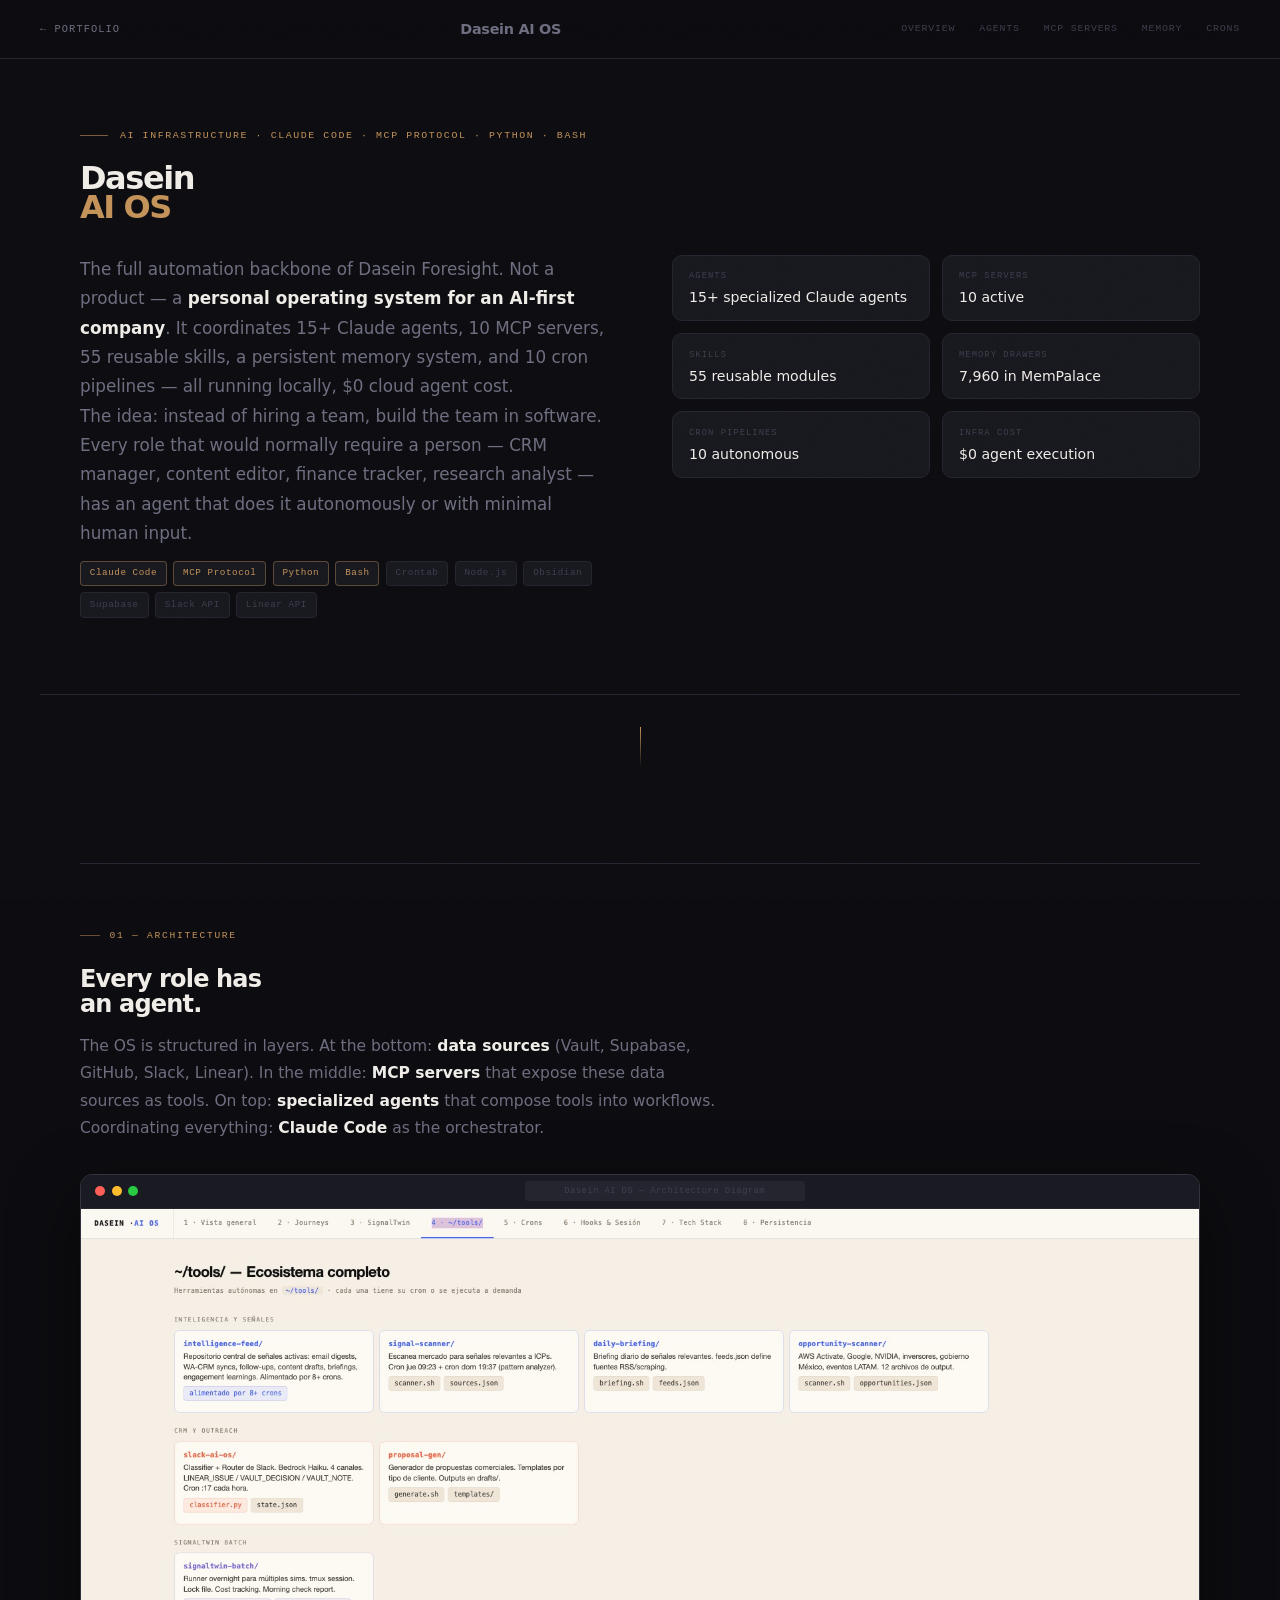
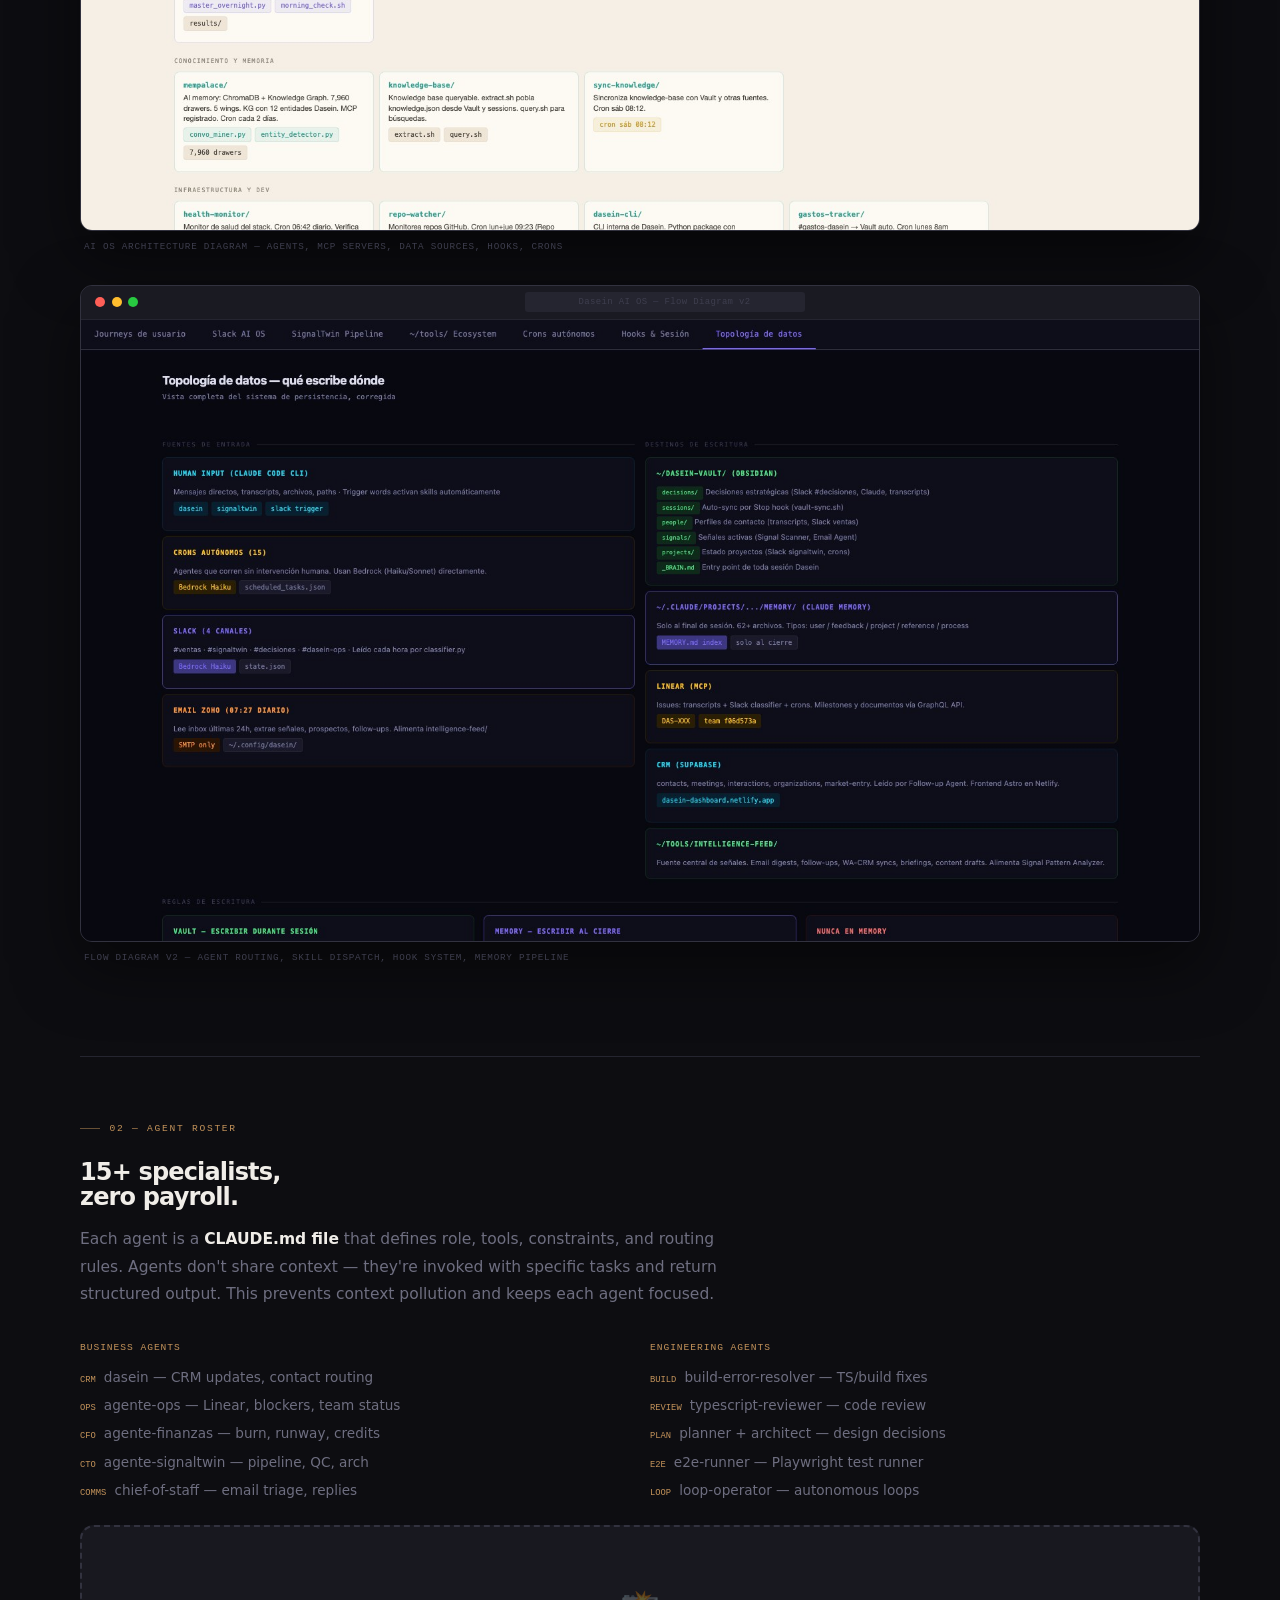
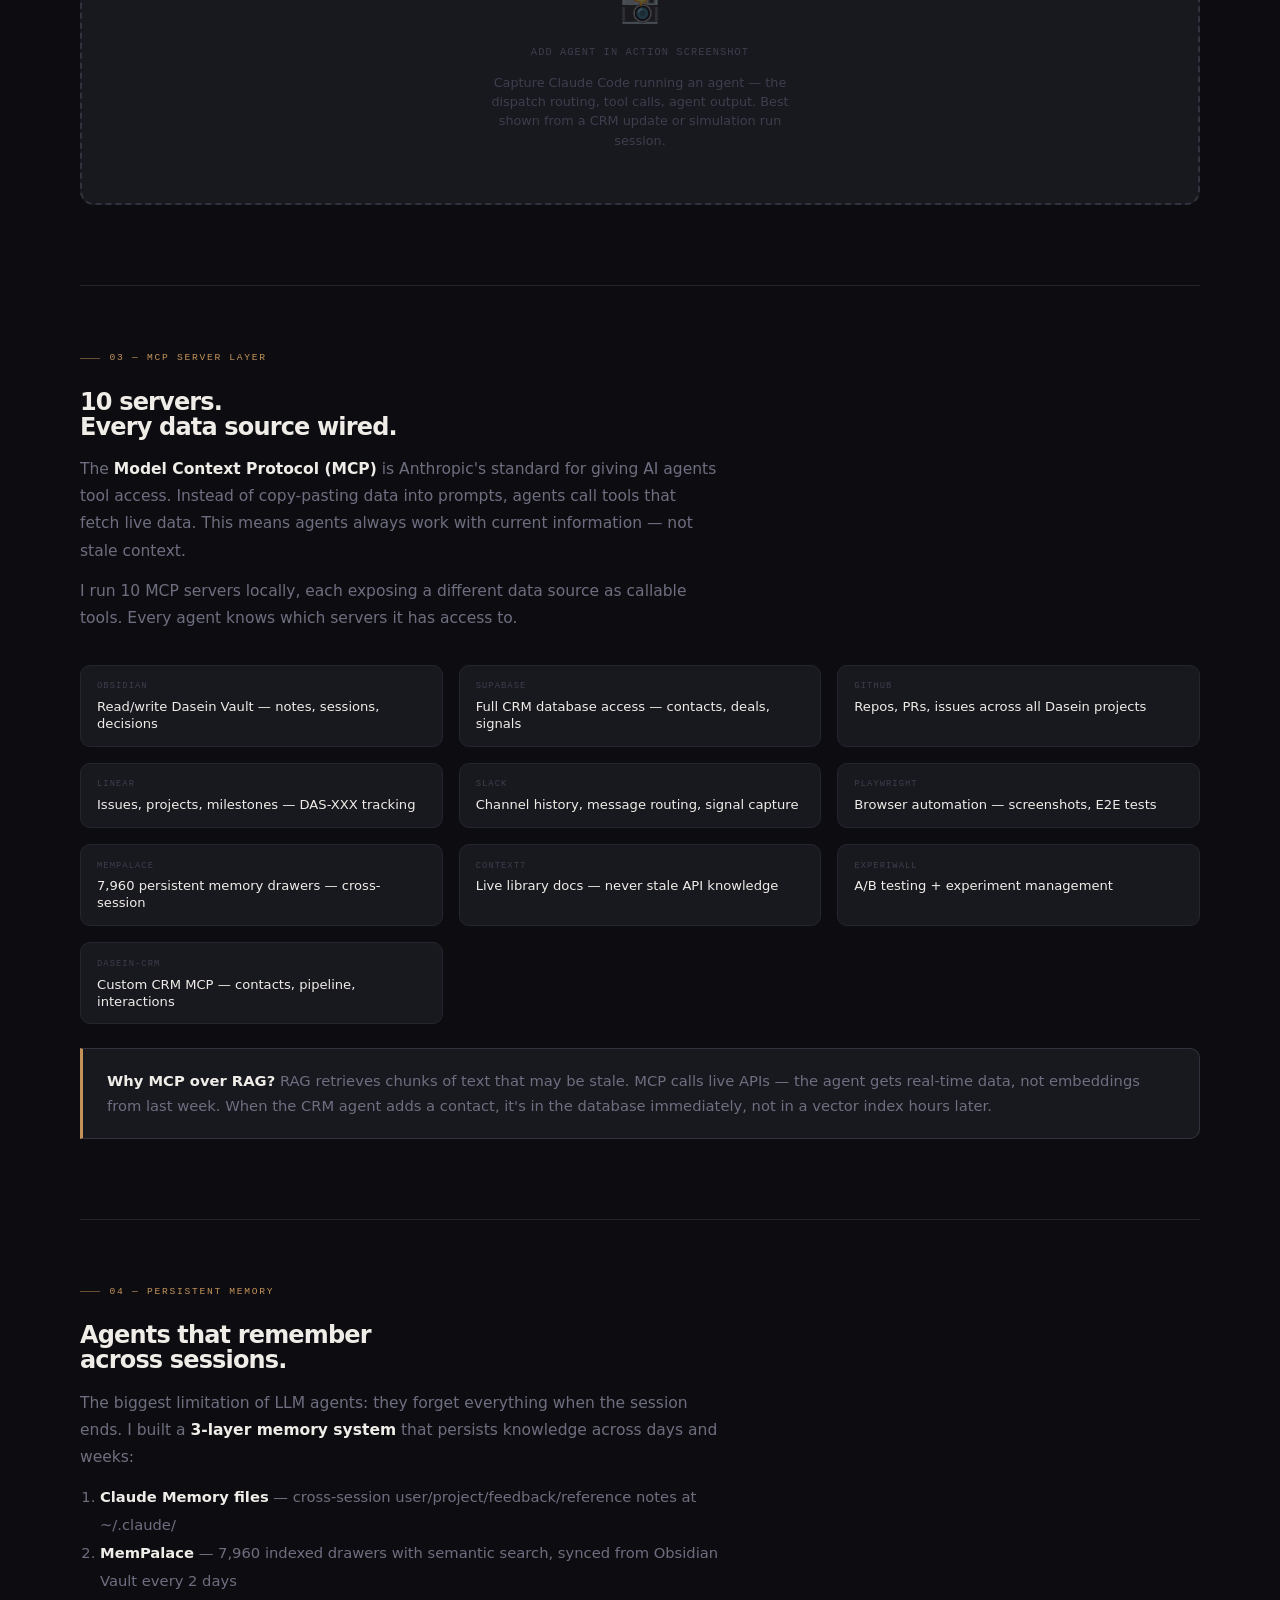
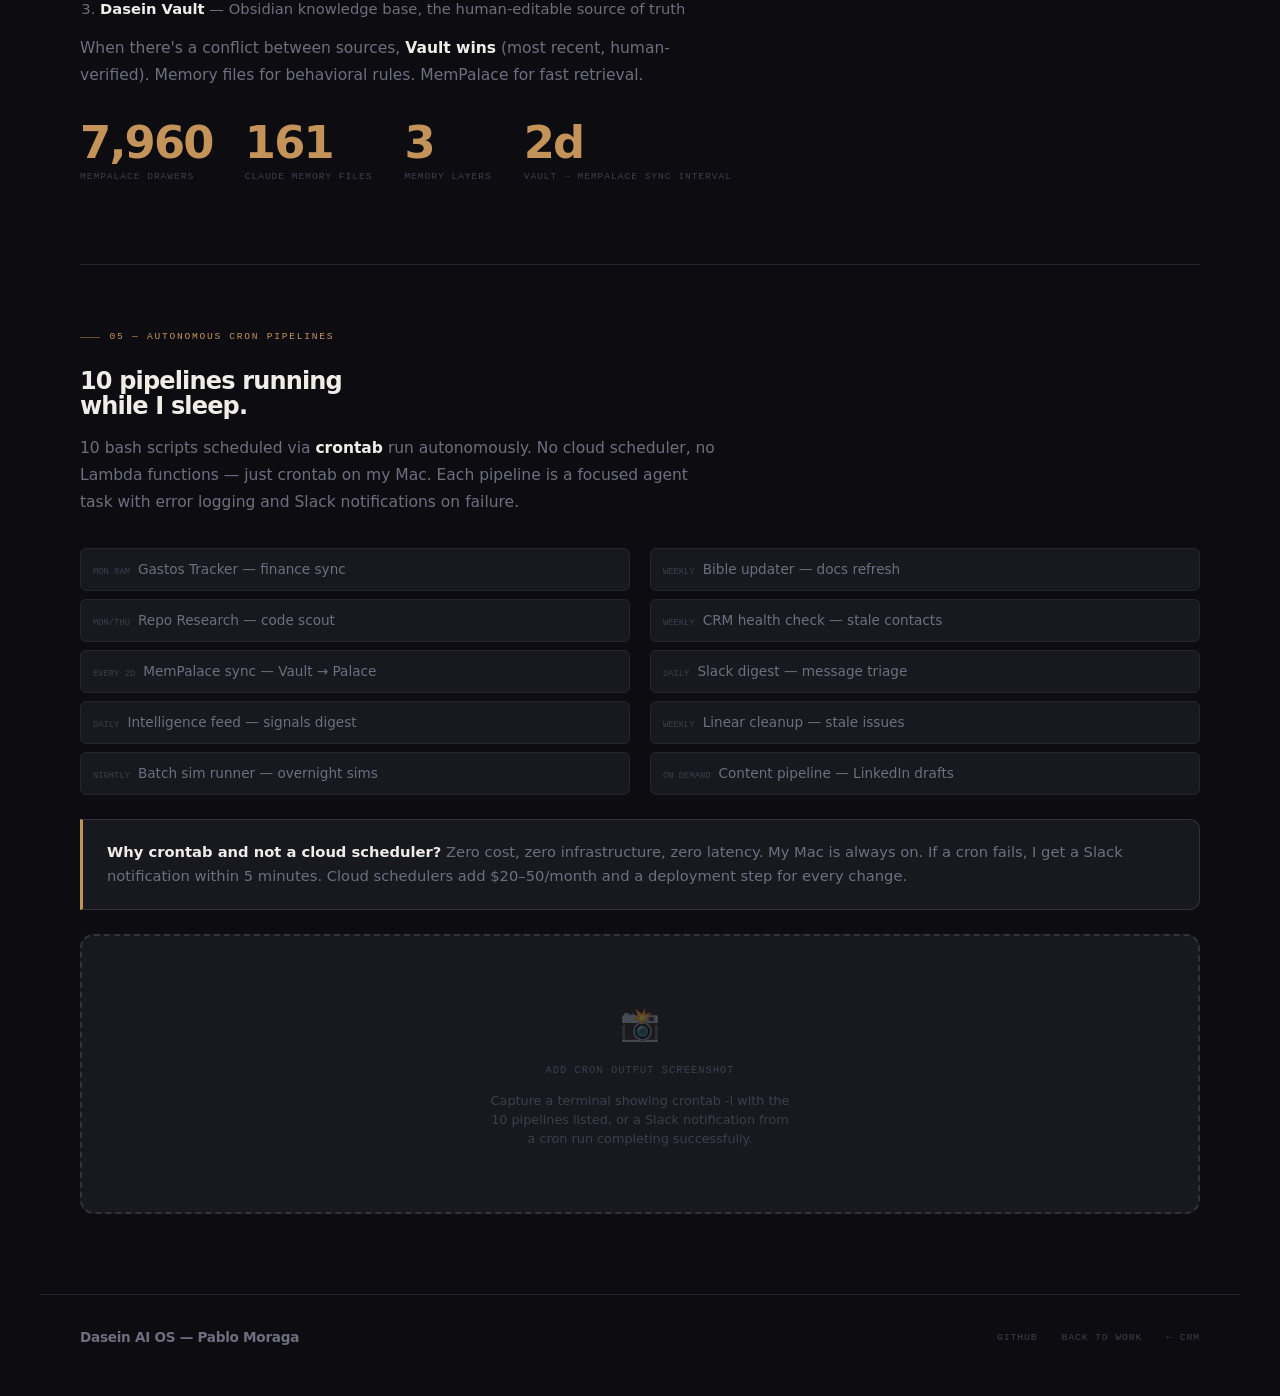
==== public/cases/aios.html @ 58a30fbe "Add public/cases/aios.html" ====
<!doctype html>
<html lang="en">
<head>
<meta charset="UTF-8"/>
<meta name="viewport" content="width=device-width,initial-scale=1.0"/>
<title>Dasein AI OS — Pablo Moraga</title>
<meta name="description" content="15+ autonomous agents, 10 MCP servers, 55 skills. The full automation backbone of Dasein Foresight."/>
<link rel="stylesheet" href="case.css"/>
</head>
<body>

<nav class="case-nav">
  <a class="case-nav-back" href="../../../index.html">← Portfolio</a>
  <span class="case-nav-title">Dasein AI OS</span>
  <div class="case-nav-links">
    <a href="#overview">Overview</a>
    <a href="#agents">Agents</a>
    <a href="#mcp">MCP Servers</a>
    <a href="#memory">Memory</a>
    <a href="#crons">Crons</a>
  </div>
</nav>

<div class="case-hero">
  <div class="case-eyebrow">AI Infrastructure · Claude Code · MCP Protocol · Python · Bash</div>
  <h1 class="case-h1">Dasein<br><span>AI OS</span></h1>
  <div class="case-summary">
    <div class="case-summary-desc r">
      <p>The full automation backbone of Dasein Foresight. Not a product — a <strong>personal operating system for an AI-first company</strong>. It coordinates 15+ Claude agents, 10 MCP servers, 55 reusable skills, a persistent memory system, and 10 cron pipelines — all running locally, $0 cloud agent cost.</p>
      <p>The idea: instead of hiring a team, build the team in software. Every role that would normally require a person — CRM manager, content editor, finance tracker, research analyst — has an agent that does it autonomously or with minimal human input.</p>
      <div class="tech-row">
        <span class="tech-tag hi">Claude Code</span>
        <span class="tech-tag hi">MCP Protocol</span>
        <span class="tech-tag hi">Python</span>
        <span class="tech-tag hi">Bash</span>
        <span class="tech-tag">Crontab</span>
        <span class="tech-tag">Node.js</span>
        <span class="tech-tag">Obsidian</span>
        <span class="tech-tag">Supabase</span>
        <span class="tech-tag">Slack API</span>
        <span class="tech-tag">Linear API</span>
      </div>
    </div>
    <div class="case-meta-grid r">
      <div class="case-meta-item"><div class="case-meta-label">Agents</div><div class="case-meta-value">15+ specialized Claude agents</div></div>
      <div class="case-meta-item"><div class="case-meta-label">MCP Servers</div><div class="case-meta-value">10 active</div></div>
      <div class="case-meta-item"><div class="case-meta-label">Skills</div><div class="case-meta-value">55 reusable modules</div></div>
      <div class="case-meta-item"><div class="case-meta-label">Memory drawers</div><div class="case-meta-value">7,960 in MemPalace</div></div>
      <div class="case-meta-item"><div class="case-meta-label">Cron pipelines</div><div class="case-meta-value">10 autonomous</div></div>
      <div class="case-meta-item"><div class="case-meta-label">Infra cost</div><div class="case-meta-value">$0 agent execution</div></div>
    </div>
  </div>
</div>

<div class="scroll-hint"><div class="scroll-arrow"></div></div>

<div class="case-body">

  <!-- ARCHITECTURE DIAGRAM -->
  <div class="block sdiv" id="overview">
    <div class="block-label">01 — Architecture</div>
    <h2 class="block-title r">Every role has<br>an agent.</h2>
    <div class="block-body r">
      <p>The OS is structured in layers. At the bottom: <strong>data sources</strong> (Vault, Supabase, GitHub, Slack, Linear). In the middle: <strong>MCP servers</strong> that expose these data sources as tools. On top: <strong>specialized agents</strong> that compose tools into workflows. Coordinating everything: <strong>Claude Code</strong> as the orchestrator.</p>
    </div>

    <div class="browser-wrap r">
      <div class="browser-topbar">
        <div class="b-dot"></div><div class="b-dot"></div><div class="b-dot"></div>
        <div class="b-url">Dasein AI OS — Architecture Diagram</div>
      </div>
      <img src="../ss/live/aios-diagram.jpeg" alt="Dasein AI OS Architecture" loading="lazy" onclick="openLb(this.src)"/>
    </div>
    <p class="ss-cap">AI OS architecture diagram — agents, MCP servers, data sources, hooks, crons</p>

    <div class="browser-wrap r" style="margin-top:1.25rem">
      <div class="browser-topbar">
        <div class="b-dot"></div><div class="b-dot"></div><div class="b-dot"></div>
        <div class="b-url">Dasein AI OS — Flow Diagram v2</div>
      </div>
      <img src="../ss/live/flows-v2.jpeg" alt="Dasein AI OS Flows v2" loading="lazy" onclick="openLb(this.src)"/>
    </div>
    <p class="ss-cap">Flow diagram v2 — agent routing, skill dispatch, hook system, memory pipeline</p>
  </div>

  <!-- AGENTS -->
  <div class="block sdiv" id="agents">
    <div class="block-label">02 — Agent Roster</div>
    <h2 class="block-title r">15+ specialists,<br>zero payroll.</h2>
    <div class="block-body r">
      <p>Each agent is a <strong>CLAUDE.md file</strong> that defines role, tools, constraints, and routing rules. Agents don't share context — they're invoked with specific tasks and return structured output. This prevents context pollution and keeps each agent focused.</p>
    </div>

    <div class="ss-2col r">
      <div>
        <p style="font-family:var(--fm);font-size:.6rem;letter-spacing:.1em;text-transform:uppercase;color:var(--acc);margin-bottom:.75rem">Business Agents</p>
        <ul style="list-style:none;display:flex;flex-direction:column;gap:.4rem">
          <li style="font-size:.85rem;color:var(--muted);display:flex;align-items:baseline;gap:.5rem"><span style="font-family:var(--fm);font-size:.55rem;color:var(--acc)">CRM</span> dasein — CRM updates, contact routing</li>
          <li style="font-size:.85rem;color:var(--muted);display:flex;align-items:baseline;gap:.5rem"><span style="font-family:var(--fm);font-size:.55rem;color:var(--acc)">OPS</span> agente-ops — Linear, blockers, team status</li>
          <li style="font-size:.85rem;color:var(--muted);display:flex;align-items:baseline;gap:.5rem"><span style="font-family:var(--fm);font-size:.55rem;color:var(--acc)">CFO</span> agente-finanzas — burn, runway, credits</li>
          <li style="font-size:.85rem;color:var(--muted);display:flex;align-items:baseline;gap:.5rem"><span style="font-family:var(--fm);font-size:.55rem;color:var(--acc)">CTO</span> agente-signaltwin — pipeline, QC, arch</li>
          <li style="font-size:.85rem;color:var(--muted);display:flex;align-items:baseline;gap:.5rem"><span style="font-family:var(--fm);font-size:.55rem;color:var(--acc)">COMMS</span> chief-of-staff — email triage, replies</li>
        </ul>
      </div>
      <div>
        <p style="font-family:var(--fm);font-size:.6rem;letter-spacing:.1em;text-transform:uppercase;color:var(--acc);margin-bottom:.75rem">Engineering Agents</p>
        <ul style="list-style:none;display:flex;flex-direction:column;gap:.4rem">
          <li style="font-size:.85rem;color:var(--muted);display:flex;align-items:baseline;gap:.5rem"><span style="font-family:var(--fm);font-size:.55rem;color:var(--acc)">BUILD</span> build-error-resolver — TS/build fixes</li>
          <li style="font-size:.85rem;color:var(--muted);display:flex;align-items:baseline;gap:.5rem"><span style="font-family:var(--fm);font-size:.55rem;color:var(--acc)">REVIEW</span> typescript-reviewer — code review</li>
          <li style="font-size:.85rem;color:var(--muted);display:flex;align-items:baseline;gap:.5rem"><span style="font-family:var(--fm);font-size:.55rem;color:var(--acc)">PLAN</span> planner + architect — design decisions</li>
          <li style="font-size:.85rem;color:var(--muted);display:flex;align-items:baseline;gap:.5rem"><span style="font-family:var(--fm);font-size:.55rem;color:var(--acc)">E2E</span> e2e-runner — Playwright test runner</li>
          <li style="font-size:.85rem;color:var(--muted);display:flex;align-items:baseline;gap:.5rem"><span style="font-family:var(--fm);font-size:.55rem;color:var(--acc)">LOOP</span> loop-operator — autonomous loops</li>
        </ul>
      </div>
    </div>

    <div class="ss-placeholder r" style="margin-top:1.5rem">
      <div class="ss-placeholder-icon">📸</div>
      <div class="ss-placeholder-text">Add Agent in Action Screenshot</div>
      <div class="ss-placeholder-hint">Capture Claude Code running an agent — the dispatch routing, tool calls, agent output. Best shown from a CRM update or simulation run session.</div>
    </div>
  </div>

  <!-- MCP SERVERS -->
  <div class="block sdiv" id="mcp">
    <div class="block-label">03 — MCP Server Layer</div>
    <h2 class="block-title r">10 servers.<br>Every data source wired.</h2>
    <div class="block-body r">
      <p>The <strong>Model Context Protocol (MCP)</strong> is Anthropic's standard for giving AI agents tool access. Instead of copy-pasting data into prompts, agents call tools that fetch live data. This means agents always work with current information — not stale context.</p>
      <p>I run 10 MCP servers locally, each exposing a different data source as callable tools. Every agent knows which servers it has access to.</p>
    </div>

    <div class="ss-3col r">
      <div class="case-meta-item" style="border-radius:10px">
        <div class="case-meta-label">obsidian</div>
        <div class="case-meta-value" style="font-size:.82rem">Read/write Dasein Vault — notes, sessions, decisions</div>
      </div>
      <div class="case-meta-item" style="border-radius:10px">
        <div class="case-meta-label">supabase</div>
        <div class="case-meta-value" style="font-size:.82rem">Full CRM database access — contacts, deals, signals</div>
      </div>
      <div class="case-meta-item" style="border-radius:10px">
        <div class="case-meta-label">github</div>
        <div class="case-meta-value" style="font-size:.82rem">Repos, PRs, issues across all Dasein projects</div>
      </div>
      <div class="case-meta-item" style="border-radius:10px">
        <div class="case-meta-label">linear</div>
        <div class="case-meta-value" style="font-size:.82rem">Issues, projects, milestones — DAS-XXX tracking</div>
      </div>
      <div class="case-meta-item" style="border-radius:10px">
        <div class="case-meta-label">slack</div>
        <div class="case-meta-value" style="font-size:.82rem">Channel history, message routing, signal capture</div>
      </div>
      <div class="case-meta-item" style="border-radius:10px">
        <div class="case-meta-label">playwright</div>
        <div class="case-meta-value" style="font-size:.82rem">Browser automation — screenshots, E2E tests</div>
      </div>
      <div class="case-meta-item" style="border-radius:10px">
        <div class="case-meta-label">mempalace</div>
        <div class="case-meta-value" style="font-size:.82rem">7,960 persistent memory drawers — cross-session</div>
      </div>
      <div class="case-meta-item" style="border-radius:10px">
        <div class="case-meta-label">context7</div>
        <div class="case-meta-value" style="font-size:.82rem">Live library docs — never stale API knowledge</div>
      </div>
      <div class="case-meta-item" style="border-radius:10px">
        <div class="case-meta-label">experiwall</div>
        <div class="case-meta-value" style="font-size:.82rem">A/B testing + experiment management</div>
      </div>
      <div class="case-meta-item" style="border-radius:10px">
        <div class="case-meta-label">dasein-crm</div>
        <div class="case-meta-value" style="font-size:.82rem">Custom CRM MCP — contacts, pipeline, interactions</div>
      </div>
    </div>

    <div class="callout r" style="margin-top:1.5rem">
      <strong>Why MCP over RAG?</strong> RAG retrieves chunks of text that may be stale. MCP calls live APIs — the agent gets real-time data, not embeddings from last week. When the CRM agent adds a contact, it's in the database immediately, not in a vector index hours later.
    </div>
  </div>

  <!-- MEMORY SYSTEM -->
  <div class="block sdiv" id="memory">
    <div class="block-label">04 — Persistent Memory</div>
    <h2 class="block-title r">Agents that remember<br>across sessions.</h2>
    <div class="block-body r">
      <p>The biggest limitation of LLM agents: they forget everything when the session ends. I built a <strong>3-layer memory system</strong> that persists knowledge across days and weeks:</p>
      <ol style="margin:.75rem 0 .75rem 1.25rem;color:var(--muted);font-size:.92rem;line-height:1.9">
        <li><strong style="color:var(--txt)">Claude Memory files</strong> — cross-session user/project/feedback/reference notes at ~/.claude/</li>
        <li><strong style="color:var(--txt)">MemPalace</strong> — 7,960 indexed drawers with semantic search, synced from Obsidian Vault every 2 days</li>
        <li><strong style="color:var(--txt)">Dasein Vault</strong> — Obsidian knowledge base, the human-editable source of truth</li>
      </ol>
      <p>When there's a conflict between sources, <strong>Vault wins</strong> (most recent, human-verified). Memory files for behavioral rules. MemPalace for fast retrieval.</p>
    </div>

    <div class="stat-row r">
      <div class="stat-item"><div class="stat-n">7,960</div><div class="stat-l">MemPalace drawers</div></div>
      <div class="stat-item"><div class="stat-n">161</div><div class="stat-l">Claude memory files</div></div>
      <div class="stat-item"><div class="stat-n">3</div><div class="stat-l">Memory layers</div></div>
      <div class="stat-item"><div class="stat-n">2d</div><div class="stat-l">Vault → MemPalace sync interval</div></div>
    </div>
  </div>

  <!-- CRON PIPELINES -->
  <div class="block sdiv" id="crons">
    <div class="block-label">05 — Autonomous Cron Pipelines</div>
    <h2 class="block-title r">10 pipelines running<br>while I sleep.</h2>
    <div class="block-body r">
      <p>10 bash scripts scheduled via <strong>crontab</strong> run autonomously. No cloud scheduler, no Lambda functions — just crontab on my Mac. Each pipeline is a focused agent task with error logging and Slack notifications on failure.</p>
    </div>

    <div class="ss-2col r">
      <div>
        <ul style="list-style:none;display:flex;flex-direction:column;gap:.5rem">
          <li style="font-size:.85rem;color:var(--muted);display:flex;align-items:baseline;gap:.5rem;padding:.6rem .75rem;background:var(--surf);border:1px solid var(--bdr);border-radius:6px"><span style="font-family:var(--fm);font-size:.55rem;color:var(--dim);flex-shrink:0">MON 8AM</span> Gastos Tracker — finance sync</li>
          <li style="font-size:.85rem;color:var(--muted);display:flex;align-items:baseline;gap:.5rem;padding:.6rem .75rem;background:var(--surf);border:1px solid var(--bdr);border-radius:6px"><span style="font-family:var(--fm);font-size:.55rem;color:var(--dim);flex-shrink:0">MON/THU</span> Repo Research — code scout</li>
          <li style="font-size:.85rem;color:var(--muted);display:flex;align-items:baseline;gap:.5rem;padding:.6rem .75rem;background:var(--surf);border:1px solid var(--bdr);border-radius:6px"><span style="font-family:var(--fm);font-size:.55rem;color:var(--dim);flex-shrink:0">EVERY 2D</span> MemPalace sync — Vault → Palace</li>
          <li style="font-size:.85rem;color:var(--muted);display:flex;align-items:baseline;gap:.5rem;padding:.6rem .75rem;background:var(--surf);border:1px solid var(--bdr);border-radius:6px"><span style="font-family:var(--fm);font-size:.55rem;color:var(--dim);flex-shrink:0">DAILY</span> Intelligence feed — signals digest</li>
          <li style="font-size:.85rem;color:var(--muted);display:flex;align-items:baseline;gap:.5rem;padding:.6rem .75rem;background:var(--surf);border:1px solid var(--bdr);border-radius:6px"><span style="font-family:var(--fm);font-size:.55rem;color:var(--dim);flex-shrink:0">NIGHTLY</span> Batch sim runner — overnight sims</li>
        </ul>
      </div>
      <div>
        <ul style="list-style:none;display:flex;flex-direction:column;gap:.5rem">
          <li style="font-size:.85rem;color:var(--muted);display:flex;align-items:baseline;gap:.5rem;padding:.6rem .75rem;background:var(--surf);border:1px solid var(--bdr);border-radius:6px"><span style="font-family:var(--fm);font-size:.55rem;color:var(--dim);flex-shrink:0">WEEKLY</span> Bible updater — docs refresh</li>
          <li style="font-size:.85rem;color:var(--muted);display:flex;align-items:baseline;gap:.5rem;padding:.6rem .75rem;background:var(--surf);border:1px solid var(--bdr);border-radius:6px"><span style="font-family:var(--fm);font-size:.55rem;color:var(--dim);flex-shrink:0">WEEKLY</span> CRM health check — stale contacts</li>
          <li style="font-size:.85rem;color:var(--muted);display:flex;align-items:baseline;gap:.5rem;padding:.6rem .75rem;background:var(--surf);border:1px solid var(--bdr);border-radius:6px"><span style="font-family:var(--fm);font-size:.55rem;color:var(--dim);flex-shrink:0">DAILY</span> Slack digest — message triage</li>
          <li style="font-size:.85rem;color:var(--muted);display:flex;align-items:baseline;gap:.5rem;padding:.6rem .75rem;background:var(--surf);border:1px solid var(--bdr);border-radius:6px"><span style="font-family:var(--fm);font-size:.55rem;color:var(--dim);flex-shrink:0">WEEKLY</span> Linear cleanup — stale issues</li>
          <li style="font-size:.85rem;color:var(--muted);display:flex;align-items:baseline;gap:.5rem;padding:.6rem .75rem;background:var(--surf);border:1px solid var(--bdr);border-radius:6px"><span style="font-family:var(--fm);font-size:.55rem;color:var(--dim);flex-shrink:0">ON DEMAND</span> Content pipeline — LinkedIn drafts</li>
        </ul>
      </div>
    </div>

    <div class="callout r" style="margin-top:1.5rem">
      <strong>Why crontab and not a cloud scheduler?</strong> Zero cost, zero infrastructure, zero latency. My Mac is always on. If a cron fails, I get a Slack notification within 5 minutes. Cloud schedulers add $20–50/month and a deployment step for every change.
    </div>

    <div class="ss-placeholder r" style="margin-top:1.5rem">
      <div class="ss-placeholder-icon">📸</div>
      <div class="ss-placeholder-text">Add Cron Output Screenshot</div>
      <div class="ss-placeholder-hint">Capture a terminal showing crontab -l with the 10 pipelines listed, or a Slack notification from a cron run completing successfully.</div>
    </div>
  </div>

</div>

<div class="case-footer">
  <span class="case-footer-l">Dasein AI OS — Pablo Moraga</span>
  <div class="case-footer-r">
    <a href="https://github.com/SalvatierraPM/dasein-os" target="_blank" rel="noopener">GitHub</a>
    <a href="../../../index.html#work">Back to work</a>
    <a href="crm.html">← CRM</a>
  </div>
</div>

<div class="lb" id="lb" onclick="closeLb()">
  <div class="lb-close">✕</div>
  <img id="lb-img" src="" alt=""/>
</div>

<script>
const ro=new IntersectionObserver(e=>{e.forEach(x=>{if(x.isIntersecting){x.target.classList.add('on');ro.unobserve(x.target)}})},{threshold:.08});
document.querySelectorAll('.r').forEach(el=>ro.observe(el));
function openLb(src){document.getElementById('lb-img').src=src;document.getElementById('lb').classList.add('open');document.body.style.overflow='hidden'}
function closeLb(){document.getElementById('lb').classList.remove('open');document.body.style.overflow=''}
document.addEventListener('keydown',e=>{if(e.key==='Escape')closeLb()});
</script>
</body>
</html>
---- public/cases/case.css ----
@import url('https://api.fontshare.com/v2/css?f[]=satoshi@900,700,500,400&f[]=space-grotesk@400,500,600&f[]=azeret-mono@400&display=swap');

:root {
  --bg:#0d0d11; --bg2:#111116; --surf:#18181f; --bdr:#252530; --bdr2:#32323f;
  --txt:#f0ede8; --muted:#6e6e80; --dim:#3e3e4e;
  --acc:#c4935a; --acc2:#d4a870;
  --fd:'Satoshi',system-ui,sans-serif;
  --fb:'Space Grotesk',system-ui,sans-serif;
  --fm:'Azeret Mono',monospace;
  --ease:cubic-bezier(0.16,1,0.3,1);
}
*,*::before,*::after{box-sizing:border-box;margin:0;padding:0}
html{font-size:16px;scroll-behavior:smooth}
body{background:var(--bg);color:var(--txt);font-family:var(--fb);-webkit-font-smoothing:antialiased;line-height:1.6}
a{color:inherit;text-decoration:none}
img{display:block;max-width:100%}
::selection{background:var(--acc);color:var(--bg)}
::-webkit-scrollbar{width:2px}::-webkit-scrollbar-thumb{background:var(--bdr2)}

/* grain */
body::before{content:'';position:fixed;inset:0;pointer-events:none;z-index:9999;opacity:.018;
  background-image:url("data:image/svg+xml,%3Csvg viewBox='0 0 200 200' xmlns='http://www.w3.org/2000/svg'%3E%3Cfilter id='n'%3E%3CfeTurbulence type='fractalNoise' baseFrequency='0.85' numOctaves='4' stitchTiles='stitch'/%3E%3C/filter%3E%3Crect width='100%25' height='100%25' filter='url(%23n)'/%3E%3C/svg%3E");
  background-size:200px}

/* NAV */
.case-nav{
  position:fixed;top:0;inset-inline:0;z-index:100;
  display:flex;align-items:center;justify-content:space-between;
  padding:1.1rem 2.5rem;
  background:rgba(13,13,17,.92);
  backdrop-filter:blur(24px);
  border-bottom:1px solid var(--bdr);
}
.case-nav-back{
  display:inline-flex;align-items:center;gap:.5rem;
  font-family:var(--fm);font-size:.65rem;letter-spacing:.1em;
  text-transform:uppercase;color:var(--muted);
  transition:color .15s;
}
.case-nav-back:hover{color:var(--acc)}
.case-nav-title{
  font-family:var(--fd);font-weight:700;font-size:.9rem;
  letter-spacing:-0.02em;color:var(--muted);
}
.case-nav-links{display:flex;gap:1.5rem;font-family:var(--fm);font-size:.62rem;letter-spacing:.08em;color:var(--dim)}
.case-nav-links a{transition:color .15s;text-transform:uppercase}
.case-nav-links a:hover{color:var(--acc)}

/* HERO */
.case-hero{
  padding:8rem 2.5rem 4rem;
  max-width:1200px;margin:0 auto;
  border-bottom:1px solid var(--bdr);
  margin-bottom:0;
}
.case-eyebrow{
  font-family:var(--fm);font-size:.62rem;letter-spacing:.16em;
  text-transform:uppercase;color:var(--acc);
  display:flex;align-items:center;gap:.75rem;
  margin-bottom:1.25rem;
}
.case-eyebrow::before{content:'';width:28px;height:1px;background:var(--acc);opacity:.6}
.case-h1{
  font-family:var(--fd);font-weight:900;
  font-size:clamp(3rem,2rem+4vw,6rem);
  letter-spacing:-0.045em;line-height:.92;
  margin-bottom:1.5rem;
}
.case-h1 span{color:var(--acc)}
.case-summary{
  display:grid;grid-template-columns:1fr 1fr;gap:4rem;
  align-items:start;margin-top:2rem;
}
.case-summary-desc{
  font-size:1.05rem;color:var(--muted);line-height:1.75;
}
.case-summary-desc strong{color:var(--txt);font-weight:600}
.case-meta-grid{
  display:grid;grid-template-columns:1fr 1fr;gap:.75rem;
}
.case-meta-item{
  background:var(--surf);border:1px solid var(--bdr);
  border-radius:10px;padding:.85rem 1rem;
}
.case-meta-label{
  font-family:var(--fm);font-size:.55rem;letter-spacing:.12em;
  text-transform:uppercase;color:var(--dim);margin-bottom:.3rem;
}
.case-meta-value{font-size:.88rem;color:var(--txt);font-weight:500;line-height:1.3}

/* SCROLL INDICATOR */
.scroll-hint{
  text-align:center;padding:2rem;
  font-family:var(--fm);font-size:.6rem;letter-spacing:.12em;
  text-transform:uppercase;color:var(--dim);
  display:flex;flex-direction:column;align-items:center;gap:.5rem;
}
.scroll-arrow{width:1px;height:40px;background:linear-gradient(to bottom,var(--acc),transparent);animation:sa 1.8s ease-in-out infinite}
@keyframes sa{0%{transform:scaleY(0);transform-origin:top}50%{transform:scaleY(1);transform-origin:top}100%{transform:scaleY(1);transform-origin:top;opacity:0}}

/* CONTENT BLOCKS */
.case-body{max-width:1200px;margin:0 auto;padding:0 2.5rem}

.block{margin-bottom:5rem}
.block-label{
  font-family:var(--fm);font-size:.6rem;letter-spacing:.18em;
  text-transform:uppercase;color:var(--acc);
  display:flex;align-items:center;gap:.6rem;
  margin-bottom:1.5rem;
}
.block-label::before{content:'';width:20px;height:1px;background:var(--acc);opacity:.5}
.block-title{
  font-family:var(--fd);font-weight:900;
  font-size:clamp(1.8rem,1.2rem+2vw,3rem);
  letter-spacing:-0.035em;line-height:1.05;
  margin-bottom:1rem;
}
.block-body{
  font-size:.97rem;color:var(--muted);line-height:1.75;
  max-width:640px;margin-bottom:2rem;
}
.block-body strong{color:var(--txt);font-weight:600}
.block-body p+p{margin-top:.85rem}

/* FULL WIDTH SCREENSHOT */
.ss-full{
  border-radius:14px;overflow:hidden;
  border:1px solid var(--bdr2);
  box-shadow:0 24px 64px rgba(0,0,0,.5);
  transition:transform .4s var(--ease);
  cursor:zoom-in;
}
.ss-full:hover{transform:scale(1.005)}
.ss-full img{width:100%;height:auto;display:block}
.ss-cap{
  font-family:var(--fm);font-size:.58rem;letter-spacing:.08em;
  text-transform:uppercase;color:var(--dim);
  padding:.6rem .25rem;
}

/* BROWSER WRAPPER */
.browser-wrap{
  border-radius:12px;overflow:hidden;
  border:1px solid var(--bdr2);
  background:#1a1a22;
  box-shadow:0 24px 64px rgba(0,0,0,.5);
  transition:transform .4s var(--ease);
  cursor:zoom-in;
}
.browser-wrap:hover{transform:translateY(-3px)}
.browser-topbar{
  height:34px;background:#1a1a22;border-bottom:1px solid var(--bdr);
  display:flex;align-items:center;padding:0 .9rem;gap:.4rem;
}
.b-dot{width:10px;height:10px;border-radius:50%}
.b-dot:nth-child(1){background:#ff5f57}
.b-dot:nth-child(2){background:#ffbd2e}
.b-dot:nth-child(3){background:#28ca41}
.b-url{
  flex:1;max-width:280px;margin:0 auto;height:20px;
  background:var(--bdr);border-radius:3px;
  display:flex;align-items:center;justify-content:center;
  font-family:var(--fm);font-size:.56rem;color:var(--dim);letter-spacing:.04em;padding:0 .7rem;
}
.browser-wrap img{width:100%;height:auto;display:block}

/* GRID LAYOUTS */
.ss-2col{display:grid;grid-template-columns:1fr 1fr;gap:1.25rem}
.ss-3col{display:grid;grid-template-columns:1fr 1fr 1fr;gap:1rem}
.ss-sidebar{display:grid;grid-template-columns:2fr 1fr;gap:1.25rem;align-items:start}
.ss-sidebar-r{display:grid;grid-template-columns:1fr 2fr;gap:1.25rem;align-items:start}

/* FLOW DIAGRAM — step numbers */
.pipeline{
  display:flex;align-items:center;gap:0;
  margin:2rem 0;flex-wrap:wrap;gap:.5rem;
}
.pipe-step{
  background:var(--surf);border:1px solid var(--bdr2);border-radius:8px;
  padding:.6rem 1rem;display:flex;align-items:center;gap:.5rem;
  font-family:var(--fm);font-size:.62rem;letter-spacing:.06em;color:var(--muted);
  transition:border-color .2s,color .2s;
}
.pipe-step:hover{border-color:var(--acc);color:var(--txt)}
.pipe-num{
  font-family:var(--fd);font-weight:900;font-size:1rem;
  letter-spacing:-0.04em;color:var(--acc);line-height:1;
}
.pipe-arrow{color:var(--bdr2);font-size:1.2rem;padding:0 .25rem;flex-shrink:0}

/* TECH TAGS */
.tech-row{display:flex;flex-wrap:wrap;gap:.4rem;margin:.75rem 0}
.tech-tag{
  font-family:var(--fm);font-size:.58rem;letter-spacing:.06em;
  padding:.22rem .55rem;border-radius:4px;
  border:1px solid var(--bdr);color:var(--dim);background:var(--surf);
}
.tech-tag.hi{border-color:color-mix(in srgb,var(--acc) 40%,transparent);color:var(--acc)}

/* STAT ROW */
.stat-row{display:flex;gap:2rem;flex-wrap:wrap;margin:1.5rem 0}
.stat-item{}
.stat-n{font-family:var(--fd);font-weight:900;font-size:2.8rem;letter-spacing:-0.04em;color:var(--acc);line-height:1}
.stat-l{font-family:var(--fm);font-size:.6rem;letter-spacing:.1em;text-transform:uppercase;color:var(--dim);margin-top:.2rem}

/* CALLOUT */
.callout{
  background:var(--surf);border:1px solid var(--bdr2);border-left:3px solid var(--acc);
  border-radius:0 10px 10px 0;padding:1.25rem 1.5rem;margin:1.5rem 0;
  font-size:.92rem;color:var(--muted);line-height:1.65;
}
.callout strong{color:var(--txt);font-weight:600}

/* SECTION DIVIDER */
.sdiv{
  border-top:1px solid var(--bdr);
  padding-top:4rem;margin-top:4rem;
}

/* ADD YOUR OWN SCREENSHOT placeholder */
.ss-placeholder{
  border-radius:14px;
  border:2px dashed var(--bdr2);
  background:var(--surf);
  display:flex;flex-direction:column;align-items:center;justify-content:center;
  min-height:280px;gap:.75rem;
  padding:2rem;text-align:center;
}
.ss-placeholder-icon{font-size:2rem;opacity:.3}
.ss-placeholder-text{font-family:var(--fm);font-size:.65rem;letter-spacing:.1em;text-transform:uppercase;color:var(--dim)}
.ss-placeholder-hint{font-size:.8rem;color:var(--dim);max-width:300px;line-height:1.5}

/* FOOTER */
.case-footer{
  max-width:1200px;margin:5rem auto 0;padding:2rem 2.5rem 3rem;
  border-top:1px solid var(--bdr);
  display:flex;align-items:center;justify-content:space-between;
  flex-wrap:wrap;gap:1rem;
}
.case-footer-l{font-family:var(--fd);font-weight:700;font-size:.85rem;color:var(--muted);letter-spacing:-0.02em}
.case-footer-r{display:flex;gap:1.5rem;font-family:var(--fm);font-size:.62rem;letter-spacing:.08em;text-transform:uppercase;color:var(--dim)}
.case-footer-r a{transition:color .15s}.case-footer-r a:hover{color:var(--acc)}

/* LIGHTBOX */
.lb{position:fixed;inset:0;z-index:600;background:rgba(0,0,0,.96);
  display:flex;align-items:center;justify-content:center;
  padding:2rem;opacity:0;pointer-events:none;transition:opacity .2s;cursor:zoom-out}
.lb.open{opacity:1;pointer-events:all}
.lb img{max-width:100%;max-height:90vh;border-radius:8px;object-fit:contain}
.lb-close{position:absolute;top:1.5rem;right:1.5rem;color:white;font-size:1.8rem;cursor:pointer;opacity:.5;transition:opacity .15s}
.lb-close:hover{opacity:1}

/* REVEAL */
.r{opacity:0;transform:translateY(24px);transition:opacity .75s var(--ease),transform .75s var(--ease)}
.r.on{opacity:1;transform:none}

@media(max-width:900px){
  .case-summary{grid-template-columns:1fr;gap:2rem}
  .ss-2col,.ss-3col,.ss-sidebar,.ss-sidebar-r{grid-template-columns:1fr}
  .case-body{padding:0 1.25rem}
  .case-hero{padding:7rem 1.25rem 3rem}
  .case-nav{padding:1rem 1.25rem}
  .case-nav-links{display:none}
}
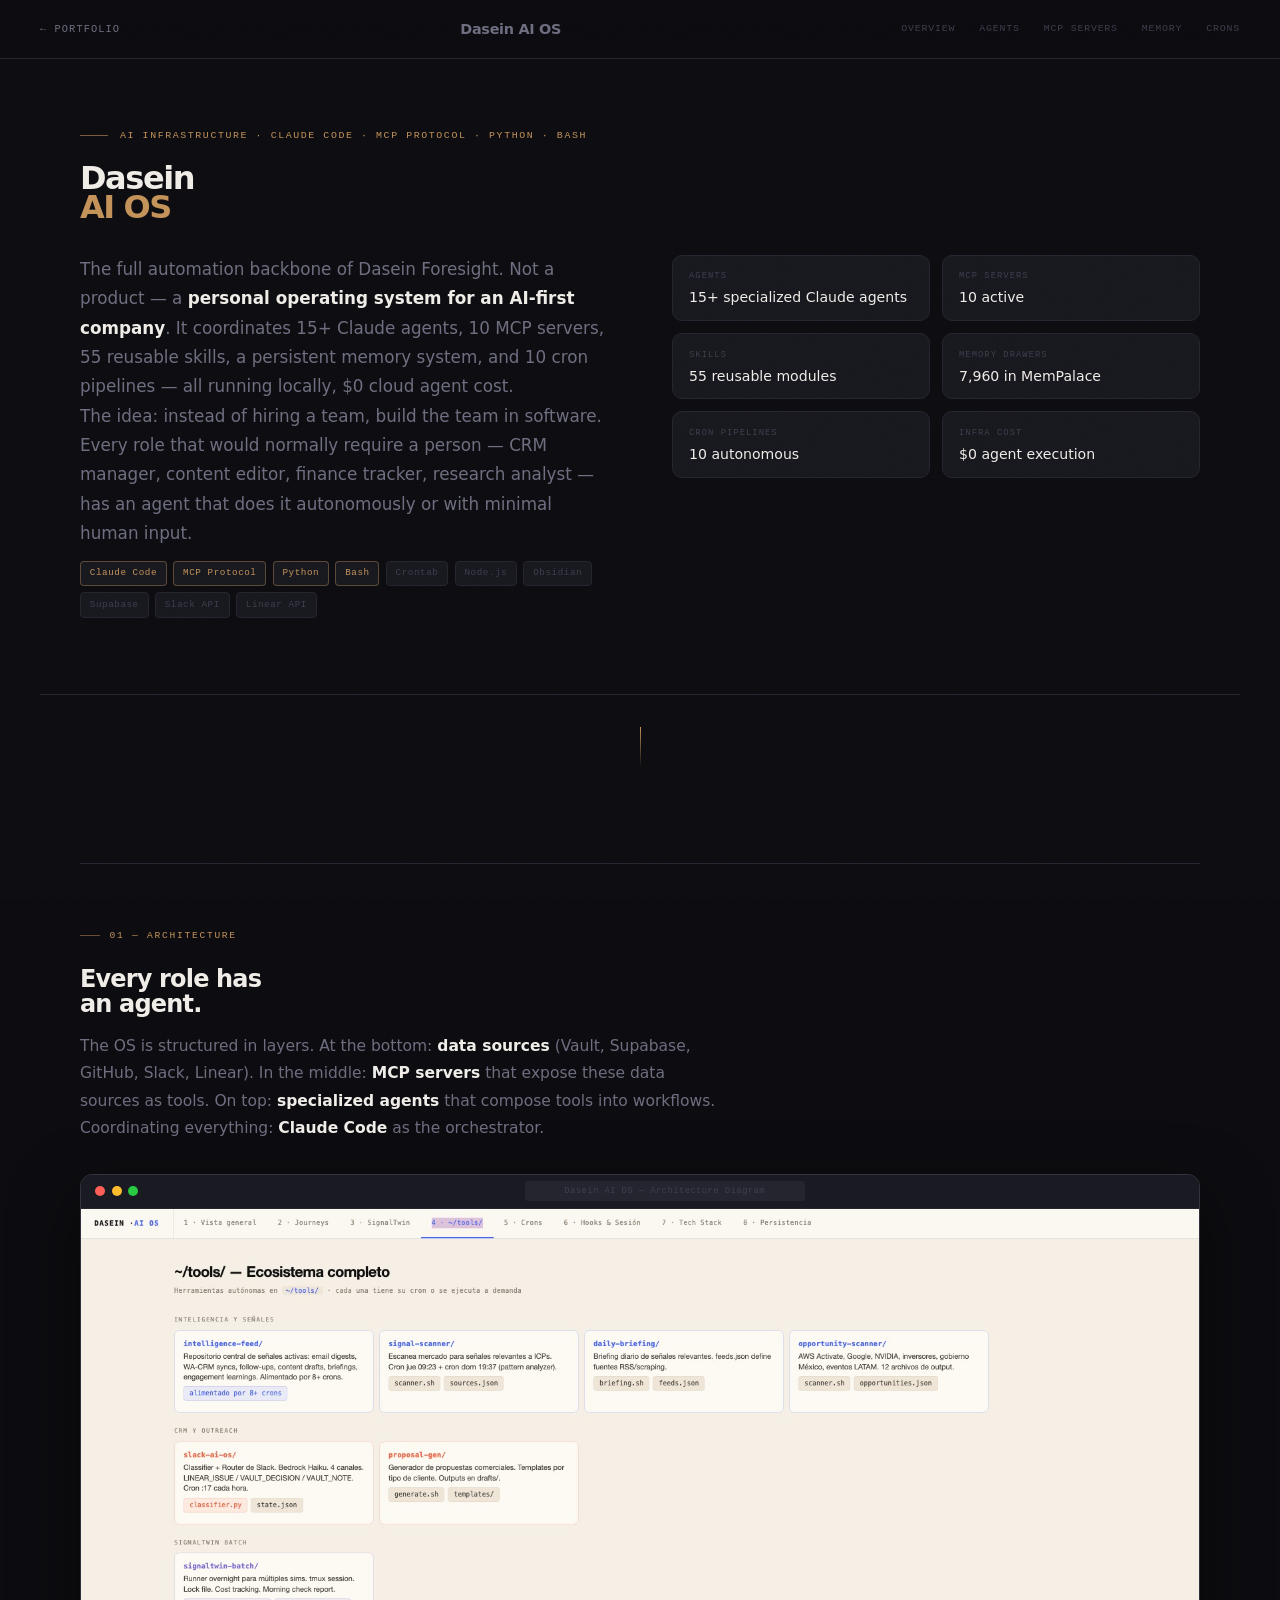
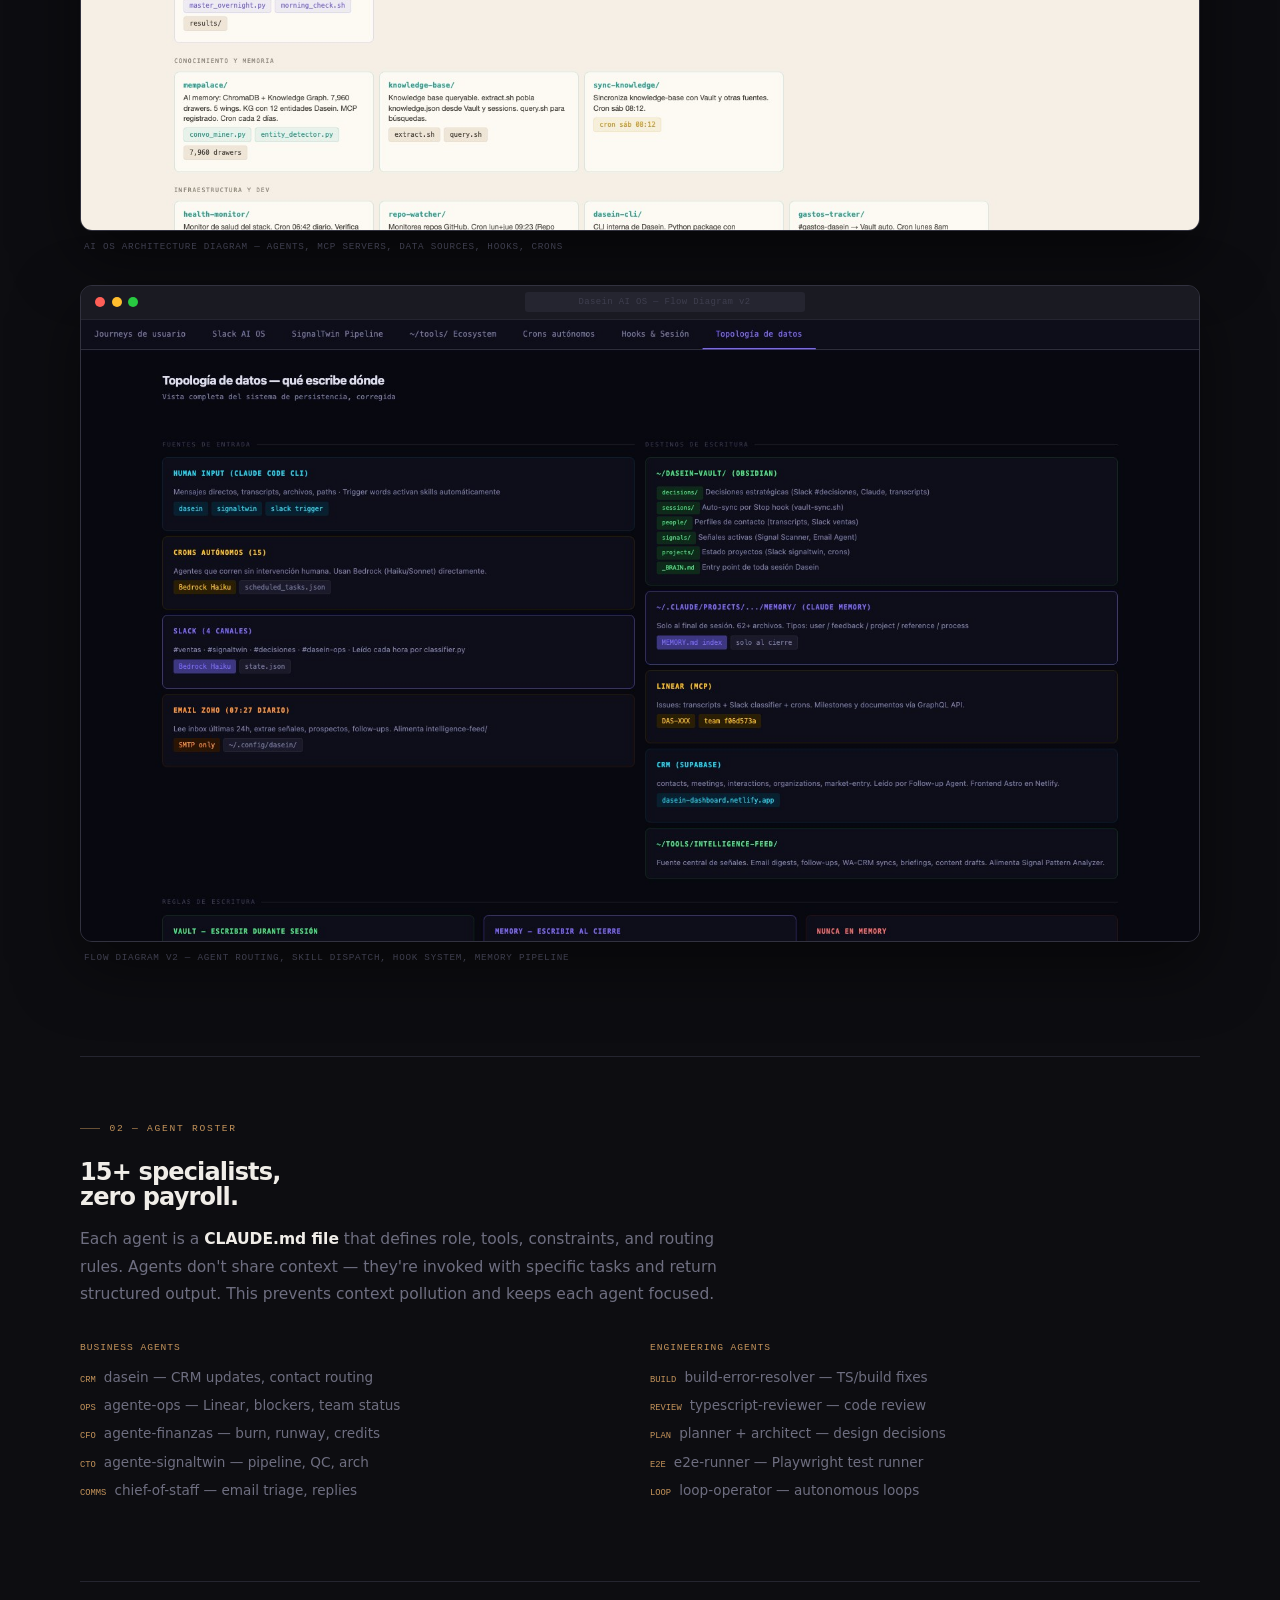
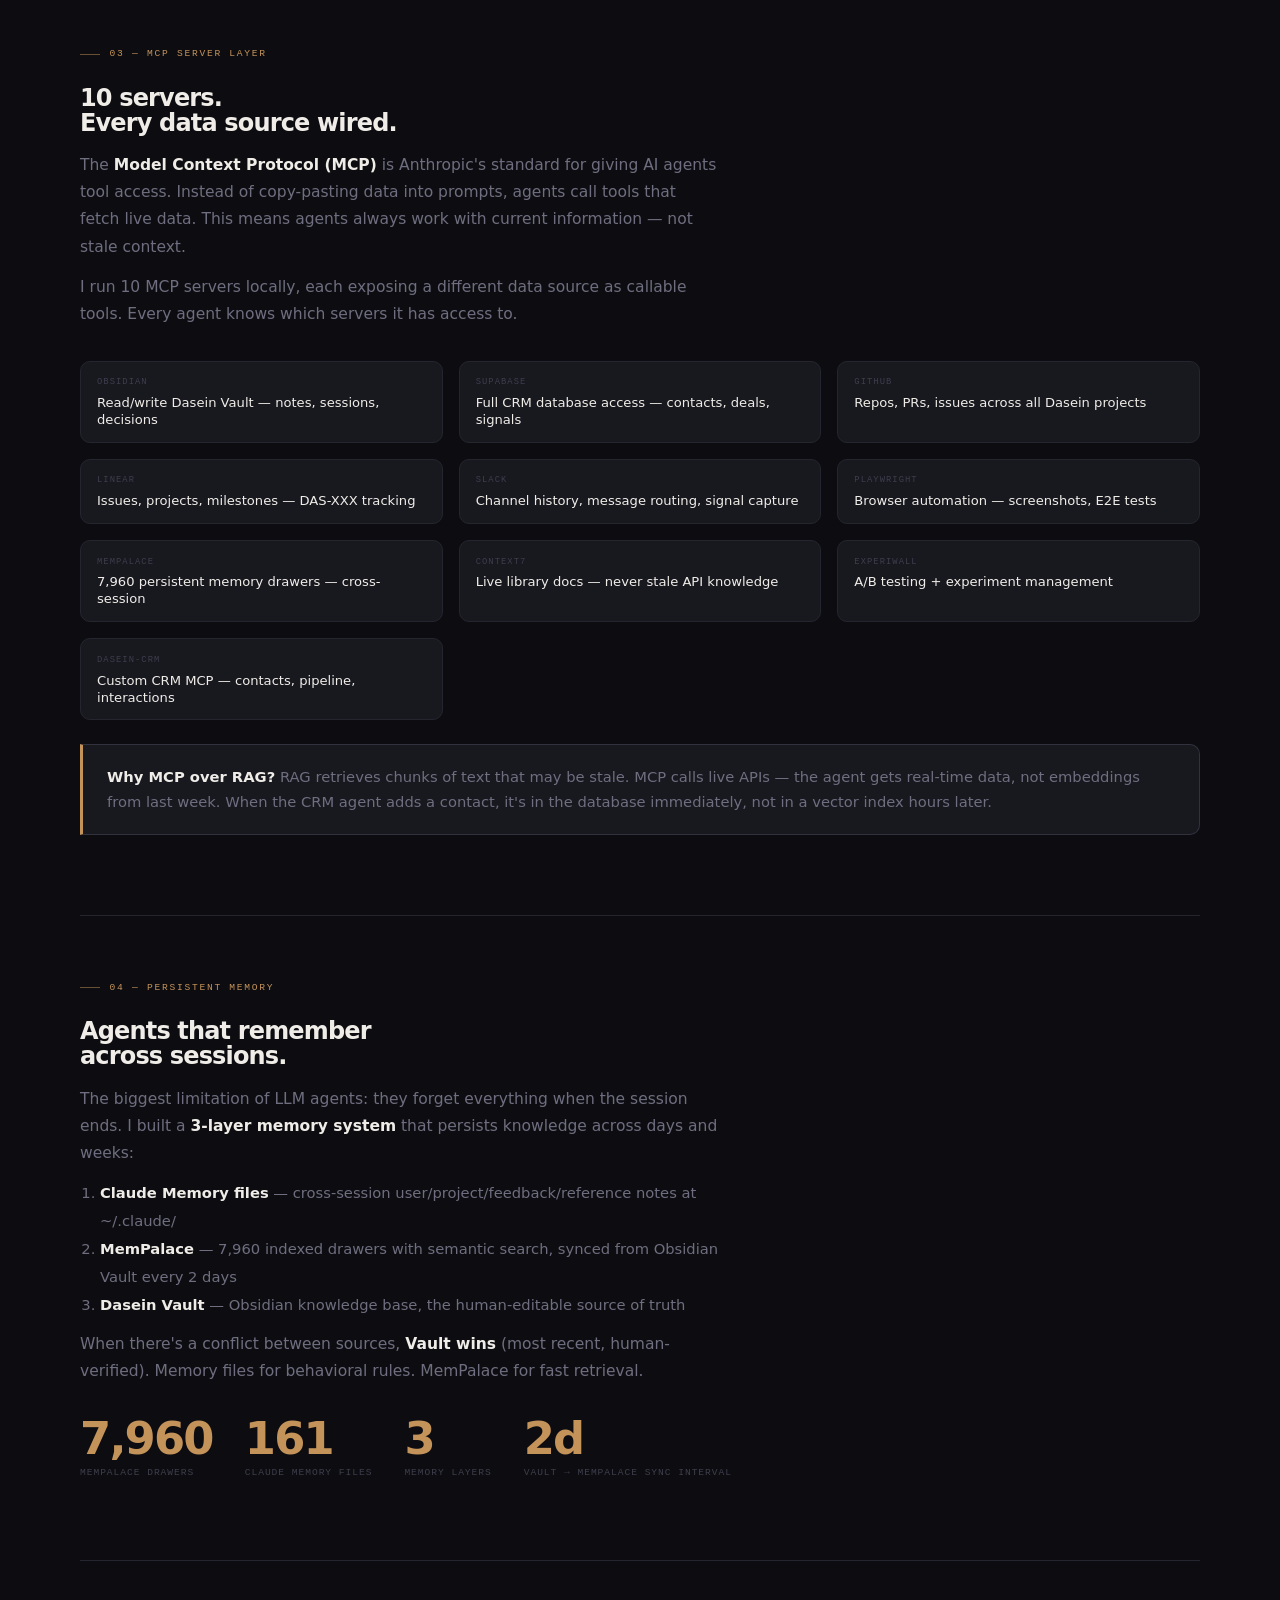
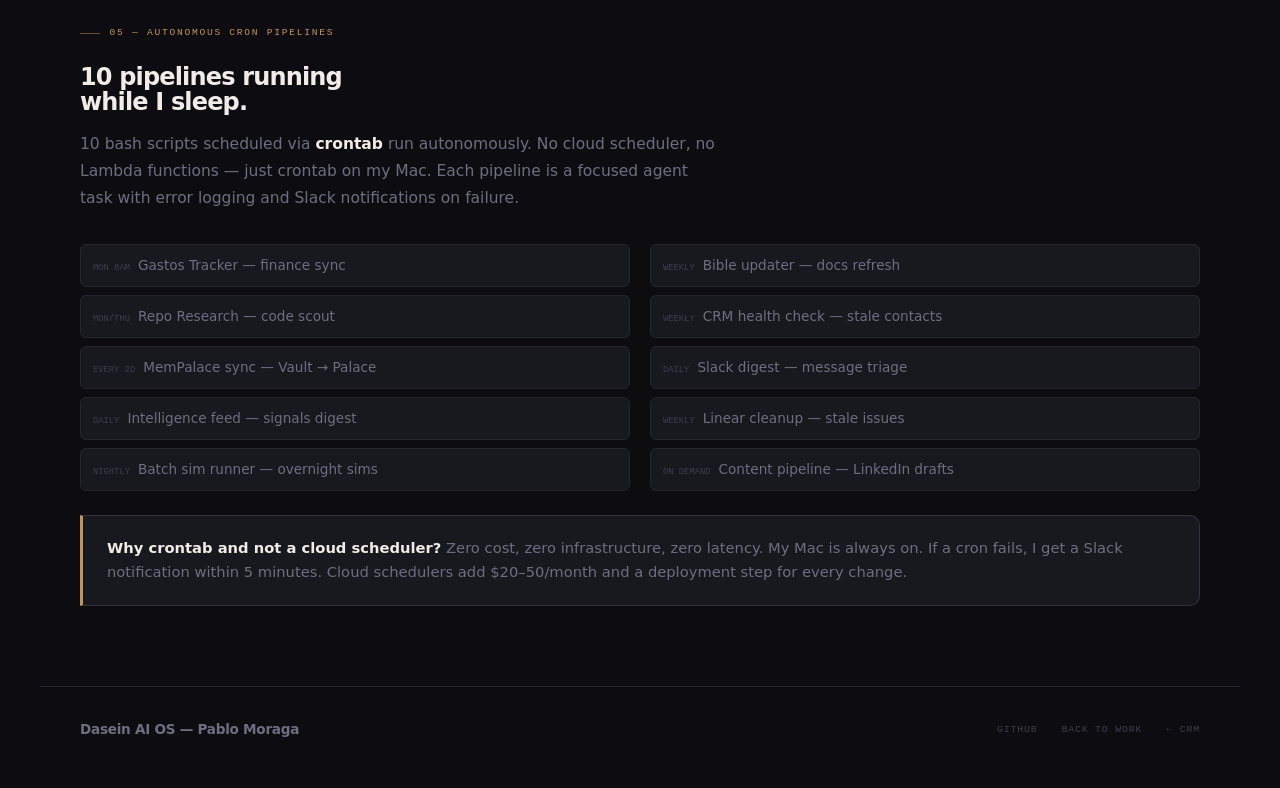
==== commit 81153bf1: "Design audit fixes — aurora, hero, reel, iframes, AI OS widget, placeholders" ====
--- a/public/cases/aios.html
+++ b/public/cases/aios.html
@@ -113,12 +113,6 @@
         </ul>
       </div>
     </div>
-
-    <div class="ss-placeholder r" style="margin-top:1.5rem">
-      <div class="ss-placeholder-icon">📸</div>
-      <div class="ss-placeholder-text">Add Agent in Action Screenshot</div>
-      <div class="ss-placeholder-hint">Capture Claude Code running an agent — the dispatch routing, tool calls, agent output. Best shown from a CRM update or simulation run session.</div>
-    </div>
   </div>
 
   <!-- MCP SERVERS -->
@@ -232,12 +226,6 @@
     <div class="callout r" style="margin-top:1.5rem">
       <strong>Why crontab and not a cloud scheduler?</strong> Zero cost, zero infrastructure, zero latency. My Mac is always on. If a cron fails, I get a Slack notification within 5 minutes. Cloud schedulers add $20–50/month and a deployment step for every change.
     </div>
-
-    <div class="ss-placeholder r" style="margin-top:1.5rem">
-      <div class="ss-placeholder-icon">📸</div>
-      <div class="ss-placeholder-text">Add Cron Output Screenshot</div>
-      <div class="ss-placeholder-hint">Capture a terminal showing crontab -l with the 10 pipelines listed, or a Slack notification from a cron run completing successfully.</div>
-    </div>
   </div>
 
 </div>
@@ -259,7 +247,13 @@
 <script>
 const ro=new IntersectionObserver(e=>{e.forEach(x=>{if(x.isIntersecting){x.target.classList.add('on');ro.unobserve(x.target)}})},{threshold:.08});
 document.querySelectorAll('.r').forEach(el=>ro.observe(el));
-function openLb(src){document.getElementById('lb-img').src=src;document.getElementById('lb').classList.add('open');document.body.style.overflow='hidden'}
+function openLb(src){
+  // Only allow relative image paths — block javascript: data: and absolute URLs
+  if(!/^[a-zA-Z0-9._/\-]+\.(png|jpe?g|gif|webp|svg)$/i.test(src)){return;}
+  document.getElementById('lb-img').src=src;
+  document.getElementById('lb').classList.add('open');
+  document.body.style.overflow='hidden';
+}
 function closeLb(){document.getElementById('lb').classList.remove('open');document.body.style.overflow=''}
 document.addEventListener('keydown',e=>{if(e.key==='Escape')closeLb()});
 </script>
